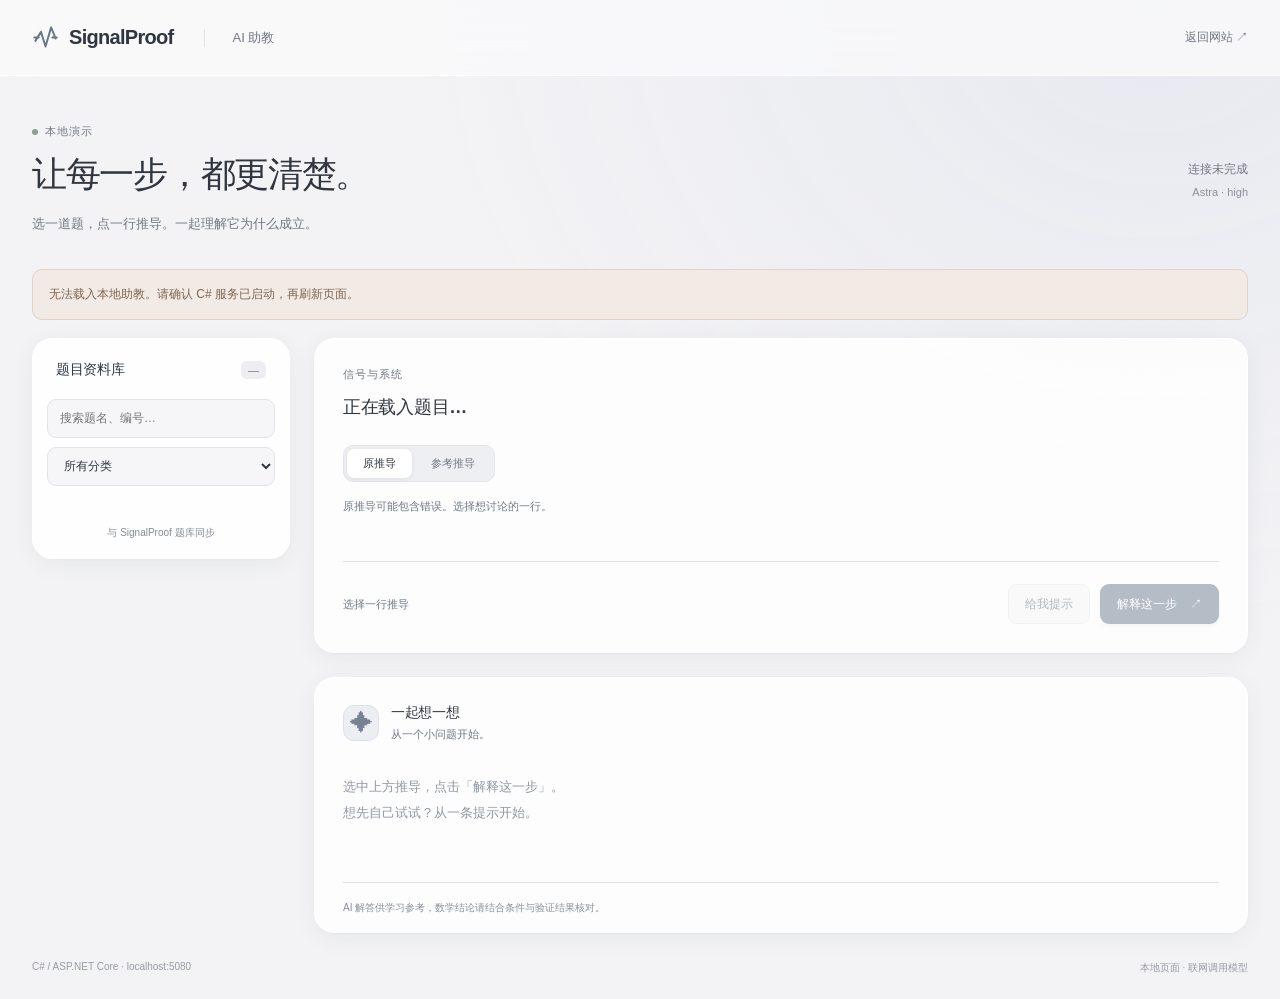
==== local-ai/wwwroot/index.html @ 162973e8 "Add local ASP.NET AI tutor with Astra high and Pages entry" ====
<!doctype html>
<html lang="zh-CN">
<head>
  <meta charset="utf-8"><meta name="viewport" content="width=device-width, initial-scale=1">
  <title>AI 助教 · SignalProof</title>
  <link rel="stylesheet" href="katex/katex.min.css"><link rel="stylesheet" href="tutor.css">
  <script defer src="katex/katex.min.js"></script><script defer src="tutor.js"></script>
</head>
<body>
  <header class="toolbar"><a class="brand" href="https://yuhaoyang0262.github.io/SignalProof/" aria-label="返回 SignalProof 网站"><svg viewBox="0 0 24 24" aria-hidden="true"><path d="m3 15 5-8 4 13 5-17 4 10M2 12h4m12 0h4"/></svg>SignalProof</a><span class="toolbar-label">AI 助教</span><a class="back" href="https://yuhaoyang0262.github.io/SignalProof/">返回网站 ↗</a></header>
  <main>
    <section class="intro"><div><p class="eyebrow"><span class="dot"></span>本地演示</p><h1>让每一步，都更清楚。</h1><p class="subtitle">选一道题，点一行推导。一起理解它为什么成立。</p></div><div class="connection"><span id="connection" role="status">正在连接本地服务…</span><small id="model">Astra · high</small></div></section>
    <div id="load-error" class="notice" role="alert" hidden></div>
    <div class="workspace">
      <aside class="library panel" aria-label="题目列表"><div class="library-heading"><h2>题目资料库</h2><span id="count" class="count">—</span></div><label class="sr-only" for="search">搜索题目</label><input id="search" type="search" placeholder="搜索题名、编号…" autocomplete="off"><label class="sr-only" for="category">题目分类</label><select id="category"><option value="">所有分类</option></select><div id="questions" class="questions" aria-label="选择题目"></div><p class="library-foot">与 SignalProof 题库同步</p></aside>
      <div class="study">
        <section class="derivation panel" aria-labelledby="question-title"><div class="section-head"><div><p id="question-meta" class="eyebrow">信号与系统</p><h2 id="question-title">正在载入题目…</h2></div><span id="question-number" class="question-number"></span></div><div class="source-switch" role="group" aria-label="推导来源"><button type="button" data-source="attempt" aria-pressed="true">原推导</button><button type="button" data-source="reference" aria-pressed="false">参考推导</button></div><p id="source-note" class="source-note">原推导可能包含错误。选择想讨论的一行。</p><div id="given" class="given" hidden></div><div id="steps" class="steps" role="group" aria-label="选择推导步骤"></div><div class="actions"><span id="selection">选择一行推导</span><div><button id="hint" class="button secondary" disabled>给我提示</button><button id="explain" class="button primary" disabled>解释这一步 <span aria-hidden="true">↗</span></button></div></div></section>
        <section class="conversation panel" aria-labelledby="answer-title" aria-busy="false"><div class="answer-heading"><div class="assistant-mark" aria-hidden="true">✦</div><div><h2 id="answer-title">一起想一想</h2><p id="answer-context">从一个小问题开始。</p></div><button id="cancel" class="button secondary" hidden>停止</button></div><div id="progress" class="progress" role="status" hidden><span class="thinking-dot"></span><span id="progress-text">正在思考…</span></div><div id="answer-error" class="notice" role="alert" hidden></div><div id="answer" class="answer"><p class="empty">选中上方推导，点击「解释这一步」。<br>想先自己试试？从一条提示开始。</p></div><p id="answer-meta" class="answer-meta" hidden></p><footer class="answer-foot">AI 解答供学习参考，数学结论请结合条件与验证结果核对。</footer></section>
      </div>
    </div>
    <footer class="page-foot"><span>C# / ASP.NET Core · localhost:5080</span><span>本地页面 · 联网调用模型</span></footer>
  </main>
</body>
</html>
---- local-ai/wwwroot/tutor.css ----
:root{color-scheme:light;--ink:#303640;--muted:#717884;--line:#e1e3e8;--accent:#65758a;--surface:#ffffffd9;font-family:-apple-system,BlinkMacSystemFont,"Segoe UI","PingFang SC","Microsoft YaHei",sans-serif;color:var(--ink);background:#f3f3f5;font-synthesis:none}
*{box-sizing:border-box}body{margin:0;background:radial-gradient(ellipse at 90% 0,#e8e9f0 0,transparent 45%),#f3f3f5;min-height:100vh}button,input,select{font:inherit}button,a,input,select{-webkit-tap-highlight-color:transparent}button{cursor:pointer}button:disabled{cursor:default;opacity:.48}a{color:inherit;text-decoration:none}button:focus-visible,a:focus-visible,input:focus-visible,select:focus-visible{outline:3px solid #a9b7c9;outline-offset:3px}[hidden]{display:none!important}.sr-only{position:absolute;width:1px;height:1px;padding:0;margin:-1px;overflow:hidden;clip:rect(0,0,0,0);white-space:nowrap;border:0}
.toolbar{height:76px;display:flex;align-items:center;gap:30px;padding:0 max(32px,calc((100vw - 1336px)/2));background:#fafafbc9;border-bottom:1px solid #fff;backdrop-filter:blur(24px)}.brand{font-size:20px;letter-spacing:-.7px;font-weight:650;display:flex;align-items:center;gap:10px}.brand svg{width:27px;height:27px;stroke:var(--accent);stroke-width:1.7;fill:none;stroke-linecap:round;stroke-linejoin:round}.toolbar-label{font-size:13px;color:var(--muted);padding-left:28px;border-left:1px solid var(--line)}.back{margin-left:auto;font-size:12px;color:var(--muted)}main{max-width:1336px;margin:auto;padding:48px 32px 24px}.intro{display:flex;justify-content:space-between;gap:24px;align-items:center;margin-bottom:34px}.eyebrow{font-size:11px;letter-spacing:1px;color:var(--muted);margin:0 0 12px;display:flex;align-items:center;gap:7px}.dot{width:6px;height:6px;background:#8b9e92;border-radius:50%}h1{font-size:clamp(26px,3vw,35px);font-weight:600;letter-spacing:-1.3px;margin:0}h2{font-size:18px;font-weight:600;margin:0;letter-spacing:-.3px}.subtitle{font-size:13px;color:var(--muted);margin:14px 0 0;line-height:1.8}.connection{text-align:right;font-size:12px;color:var(--muted)}.connection small{display:block;font-size:11px;margin-top:8px;color:#8b909a}
.workspace{display:grid;grid-template-columns:258px minmax(0,1fr);gap:24px;align-items:start}.panel{border:1px solid #fff;border-radius:20px;background:var(--surface);box-shadow:0 5px 22px #323d5410,0 1px 2px #323d5405}.library{padding:22px 14px 12px;position:sticky;top:24px}.library-heading{display:flex;align-items:center;justify-content:space-between;margin:0 9px 20px}.library-heading h2{font-size:14px}.count{color:var(--muted);font-size:11px;background:#eeeef2;border-radius:6px;padding:3px 7px}input,select{width:100%;border:1px solid var(--line);border-radius:9px;background:#f6f6f8;color:var(--ink);padding:10px 12px;font-size:12px;min-height:39px}select{margin:9px 0 15px}.questions{max-height:520px;overflow:auto;scrollbar-width:thin;padding:4px 3px}.question{width:100%;border:0;border-radius:10px;padding:12px 11px;margin:0 0 4px;text-align:left;background:transparent;color:var(--ink);transition:background .18s}.question:hover{background:#f0f1f4}.question[aria-pressed=true]{background:#e8ebf1}.question strong{display:block;font-size:12px;font-weight:550;line-height:1.6}.question small{display:block;color:var(--muted);font-size:10px;margin-top:5px}.library-foot{font-size:10px;color:#858b96;text-align:center;margin:17px 0 6px}.study{display:grid;gap:24px;min-width:0}.derivation{padding:28px}.section-head{display:flex;align-items:flex-start;justify-content:space-between;gap:20px}.section-head h2{line-height:1.5}.question-number{font-size:12px;color:#89919f;padding-top:3px;font-variant-numeric:tabular-nums}.source-switch{display:inline-flex;border:1px solid #e4e5eb;padding:3px;border-radius:10px;background:#eeeff2;gap:3px;margin-top:24px}.source-switch button{border:0;background:transparent;border-radius:7px;padding:7px 16px;font-size:11px;color:var(--muted)}.source-switch button[aria-pressed=true]{background:white;color:var(--ink);box-shadow:0 1px 4px #27314616}.source-note{font-size:11px;color:var(--muted);margin:15px 0 20px;line-height:1.7}.given{font-size:12px;border-bottom:1px solid var(--line);padding:0 12px 16px;margin-bottom:14px;overflow:auto}.steps{display:grid;gap:12px}.step{display:flex;align-items:center;gap:18px;text-align:left;width:100%;min-width:0;border:1px solid #e6e8ed;border-radius:12px;padding:20px 18px;background:#fafafb;color:var(--ink);transition:background .18s,border-color .18s}.step:hover{background:#f1f3f7}.step[aria-pressed=true]{background:#edf0f5;border-color:#aebbcf;box-shadow:0 0 0 1px #aebbcf22}.line-number{font-size:11px;font-variant-numeric:tabular-nums;color:#8793a3;align-self:flex-start;margin-top:5px}.formula{overflow:auto;min-width:0;flex:1;padding:3px 0}.formula .katex-display{margin:0;text-align:left}.formula .katex-display>.katex{text-align:left}.formula .roc{font-size:11px;color:var(--muted);margin-top:12px}.actions{margin-top:26px;padding-top:22px;border-top:1px solid var(--line);display:flex;align-items:center;justify-content:space-between;gap:12px}.actions>span{font-size:11px;color:var(--muted)}.actions>div{display:flex;gap:10px}.button{padding:10px 16px;border-radius:9px;font-size:12px;line-height:1.5;border:1px solid transparent;white-space:nowrap}.primary{background:var(--accent);color:#fff;box-shadow:0 2px 5px #3b4b651a}.primary:hover:not(:disabled){background:#55667d}.primary span{margin-left:10px}.secondary{background:#f4f5f7;border-color:#dfe2e8;color:#606c7b}.secondary:hover:not(:disabled){background:#e9edf2}
.conversation{overflow:hidden;padding:26px 28px 0}.answer-heading{display:flex;align-items:center;gap:12px}.assistant-mark{width:36px;height:36px;display:grid;place-items:center;border:1px solid #dce0e8;border-radius:11px;background:#eceef4;color:#778297;font-size:23px}.answer-heading h2{font-size:14px}.answer-heading p{font-size:11px;color:var(--muted);margin:5px 0 0}.answer-heading #cancel{margin-left:auto}.answer{font-size:14px;line-height:1.95;padding:20px 0;min-height:140px;overflow-wrap:anywhere;white-space:pre-wrap}.answer .empty{color:#9197a2;font-size:13px;margin:12px 0 18px}.answer .katex-display{overflow-x:auto;overflow-y:hidden;padding:8px 0}.answer-meta{font-size:10px;color:var(--muted);padding-bottom:16px;line-height:1.7}.answer-foot{border-top:1px solid var(--line);padding:16px 0;font-size:10px;color:#898f99;line-height:1.7}.progress{display:flex;gap:10px;align-items:center;margin-top:25px;color:var(--muted);font-size:12px}.thinking-dot{width:7px;height:7px;background:#8f9aaf;border-radius:50%;animation:breathe 1.6s infinite ease-in-out}@keyframes breathe{50%{opacity:.3}}.notice{background:#f1eae5;border:1px solid #e2d3c6;color:#806651;border-radius:10px;padding:14px 16px;font-size:12px;line-height:1.7;margin:18px 0}.page-foot{display:flex;justify-content:space-between;gap:12px;margin-top:28px;color:#969ba5;font-size:10px}.no-results{font-size:12px;color:var(--muted);padding:20px 8px;text-align:center}
@media(max-width:900px){.workspace{grid-template-columns:215px minmax(0,1fr);gap:18px}main{padding:34px 22px 24px}.derivation,.conversation{padding:23px}.conversation{padding-bottom:0}.actions{align-items:flex-start;flex-direction:column;gap:15px}.study{gap:18px}}
@media(max-width:650px){.toolbar{height:64px;padding:0 20px;gap:16px}.brand{font-size:18px}.toolbar-label{padding-left:16px;font-size:11px}.back{font-size:10px}main{padding:30px 16px 24px}.intro{align-items:flex-start;flex-direction:column;gap:18px;margin-bottom:24px}.connection{text-align:left;display:flex;gap:12px;align-items:center}.connection small{margin:0}.workspace{grid-template-columns:1fr;gap:18px}.library{position:static;padding:18px 14px 10px}.library-heading{margin-bottom:14px}.questions{max-height:175px}.library-foot{margin-top:10px}.derivation{padding:22px 18px}.conversation{padding:22px 18px 0}.step{padding:19px 13px;gap:12px}.formula{font-size:13px}.actions{gap:16px}.actions>div{width:100%}.actions .button{flex:1;padding:11px 12px}.page-foot{flex-direction:column;gap:8px;font-size:9px}.answer{font-size:13px}.section-head h2{font-size:17px}.toolbar-label{display:none}}
@media(prefers-reduced-motion:reduce){*{animation:none!important;transition:none!important}}
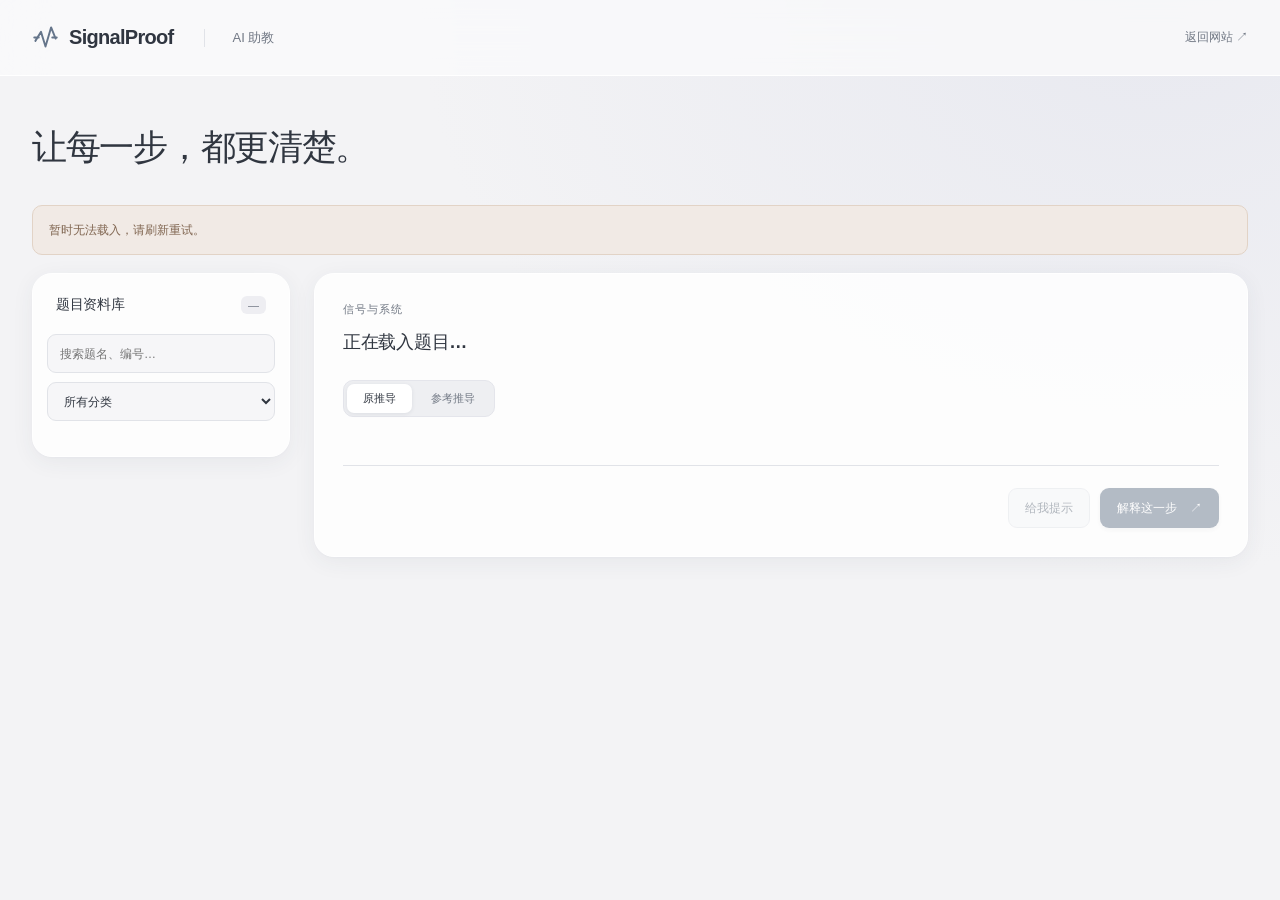
==== commit 54072a76: "Remove supplementary AI tutor interface copy" ====
--- a/local-ai/wwwroot/index.html
+++ b/local-ai/wwwroot/index.html
@@ -3,22 +3,21 @@
 <head>
   <meta charset="utf-8"><meta name="viewport" content="width=device-width, initial-scale=1">
   <title>AI 助教 · SignalProof</title>
-  <link rel="stylesheet" href="katex/katex.min.css"><link rel="stylesheet" href="tutor.css">
-  <script defer src="katex/katex.min.js"></script><script defer src="tutor.js"></script>
+  <link rel="stylesheet" href="katex/katex.min.css"><link rel="stylesheet" href="tutor.css?v=2">
+  <script defer src="katex/katex.min.js"></script><script defer src="tutor.js?v=2"></script>
 </head>
 <body>
   <header class="toolbar"><a class="brand" href="https://yuhaoyang0262.github.io/SignalProof/" aria-label="返回 SignalProof 网站"><svg viewBox="0 0 24 24" aria-hidden="true"><path d="m3 15 5-8 4 13 5-17 4 10M2 12h4m12 0h4"/></svg>SignalProof</a><span class="toolbar-label">AI 助教</span><a class="back" href="https://yuhaoyang0262.github.io/SignalProof/">返回网站 ↗</a></header>
   <main>
-    <section class="intro"><div><p class="eyebrow"><span class="dot"></span>本地演示</p><h1>让每一步，都更清楚。</h1><p class="subtitle">选一道题，点一行推导。一起理解它为什么成立。</p></div><div class="connection"><span id="connection" role="status">正在连接本地服务…</span><small id="model">Astra · high</small></div></section>
+    <section class="intro"><h1>让每一步，都更清楚。</h1></section>
     <div id="load-error" class="notice" role="alert" hidden></div>
     <div class="workspace">
-      <aside class="library panel" aria-label="题目列表"><div class="library-heading"><h2>题目资料库</h2><span id="count" class="count">—</span></div><label class="sr-only" for="search">搜索题目</label><input id="search" type="search" placeholder="搜索题名、编号…" autocomplete="off"><label class="sr-only" for="category">题目分类</label><select id="category"><option value="">所有分类</option></select><div id="questions" class="questions" aria-label="选择题目"></div><p class="library-foot">与 SignalProof 题库同步</p></aside>
+      <aside class="library panel" aria-label="题目列表"><div class="library-heading"><h2>题目资料库</h2><span id="count" class="count">—</span></div><label class="sr-only" for="search">搜索题目</label><input id="search" type="search" placeholder="搜索题名、编号…" autocomplete="off"><label class="sr-only" for="category">题目分类</label><select id="category"><option value="">所有分类</option></select><div id="questions" class="questions" aria-label="选择题目"></div></aside>
       <div class="study">
-        <section class="derivation panel" aria-labelledby="question-title"><div class="section-head"><div><p id="question-meta" class="eyebrow">信号与系统</p><h2 id="question-title">正在载入题目…</h2></div><span id="question-number" class="question-number"></span></div><div class="source-switch" role="group" aria-label="推导来源"><button type="button" data-source="attempt" aria-pressed="true">原推导</button><button type="button" data-source="reference" aria-pressed="false">参考推导</button></div><p id="source-note" class="source-note">原推导可能包含错误。选择想讨论的一行。</p><div id="given" class="given" hidden></div><div id="steps" class="steps" role="group" aria-label="选择推导步骤"></div><div class="actions"><span id="selection">选择一行推导</span><div><button id="hint" class="button secondary" disabled>给我提示</button><button id="explain" class="button primary" disabled>解释这一步 <span aria-hidden="true">↗</span></button></div></div></section>
-        <section class="conversation panel" aria-labelledby="answer-title" aria-busy="false"><div class="answer-heading"><div class="assistant-mark" aria-hidden="true">✦</div><div><h2 id="answer-title">一起想一想</h2><p id="answer-context">从一个小问题开始。</p></div><button id="cancel" class="button secondary" hidden>停止</button></div><div id="progress" class="progress" role="status" hidden><span class="thinking-dot"></span><span id="progress-text">正在思考…</span></div><div id="answer-error" class="notice" role="alert" hidden></div><div id="answer" class="answer"><p class="empty">选中上方推导，点击「解释这一步」。<br>想先自己试试？从一条提示开始。</p></div><p id="answer-meta" class="answer-meta" hidden></p><footer class="answer-foot">AI 解答供学习参考，数学结论请结合条件与验证结果核对。</footer></section>
+        <section class="derivation panel" aria-labelledby="question-title"><div class="section-head"><div><p id="question-meta" class="eyebrow">信号与系统</p><h2 id="question-title">正在载入题目…</h2></div><span id="question-number" class="question-number"></span></div><div class="source-switch" role="group" aria-label="推导来源"><button type="button" data-source="attempt" aria-pressed="true">原推导</button><button type="button" data-source="reference" aria-pressed="false">参考推导</button></div><div id="given" class="given" hidden></div><div id="steps" class="steps" role="group" aria-label="选择推导步骤"></div><div class="actions"><div><button id="hint" class="button secondary" disabled>给我提示</button><button id="explain" class="button primary" disabled>解释这一步 <span aria-hidden="true">↗</span></button></div></div></section>
+        <section class="conversation panel" aria-labelledby="answer-title" aria-busy="false" hidden><div class="answer-heading"><div class="assistant-mark" aria-hidden="true">✦</div><div><h2 id="answer-title">解答</h2></div><button id="cancel" class="button secondary" hidden>停止</button></div><div id="progress" class="progress" role="status" hidden><span class="thinking-dot"></span><span id="progress-text">思考中…</span></div><div id="answer-error" class="notice" role="alert" hidden></div><div id="answer" class="answer"></div></section>
       </div>
     </div>
-    <footer class="page-foot"><span>C# / ASP.NET Core · localhost:5080</span><span>本地页面 · 联网调用模型</span></footer>
   </main>
 </body>
 </html>
--- a/local-ai/wwwroot/tutor.css
+++ b/local-ai/wwwroot/tutor.css
@@ -1,8 +1,8 @@
 :root{color-scheme:light;--ink:#303640;--muted:#717884;--line:#e1e3e8;--accent:#65758a;--surface:#ffffffd9;font-family:-apple-system,BlinkMacSystemFont,"Segoe UI","PingFang SC","Microsoft YaHei",sans-serif;color:var(--ink);background:#f3f3f5;font-synthesis:none}
 *{box-sizing:border-box}body{margin:0;background:radial-gradient(ellipse at 90% 0,#e8e9f0 0,transparent 45%),#f3f3f5;min-height:100vh}button,input,select{font:inherit}button,a,input,select{-webkit-tap-highlight-color:transparent}button{cursor:pointer}button:disabled{cursor:default;opacity:.48}a{color:inherit;text-decoration:none}button:focus-visible,a:focus-visible,input:focus-visible,select:focus-visible{outline:3px solid #a9b7c9;outline-offset:3px}[hidden]{display:none!important}.sr-only{position:absolute;width:1px;height:1px;padding:0;margin:-1px;overflow:hidden;clip:rect(0,0,0,0);white-space:nowrap;border:0}
-.toolbar{height:76px;display:flex;align-items:center;gap:30px;padding:0 max(32px,calc((100vw - 1336px)/2));background:#fafafbc9;border-bottom:1px solid #fff;backdrop-filter:blur(24px)}.brand{font-size:20px;letter-spacing:-.7px;font-weight:650;display:flex;align-items:center;gap:10px}.brand svg{width:27px;height:27px;stroke:var(--accent);stroke-width:1.7;fill:none;stroke-linecap:round;stroke-linejoin:round}.toolbar-label{font-size:13px;color:var(--muted);padding-left:28px;border-left:1px solid var(--line)}.back{margin-left:auto;font-size:12px;color:var(--muted)}main{max-width:1336px;margin:auto;padding:48px 32px 24px}.intro{display:flex;justify-content:space-between;gap:24px;align-items:center;margin-bottom:34px}.eyebrow{font-size:11px;letter-spacing:1px;color:var(--muted);margin:0 0 12px;display:flex;align-items:center;gap:7px}.dot{width:6px;height:6px;background:#8b9e92;border-radius:50%}h1{font-size:clamp(26px,3vw,35px);font-weight:600;letter-spacing:-1.3px;margin:0}h2{font-size:18px;font-weight:600;margin:0;letter-spacing:-.3px}.subtitle{font-size:13px;color:var(--muted);margin:14px 0 0;line-height:1.8}.connection{text-align:right;font-size:12px;color:var(--muted)}.connection small{display:block;font-size:11px;margin-top:8px;color:#8b909a}
-.workspace{display:grid;grid-template-columns:258px minmax(0,1fr);gap:24px;align-items:start}.panel{border:1px solid #fff;border-radius:20px;background:var(--surface);box-shadow:0 5px 22px #323d5410,0 1px 2px #323d5405}.library{padding:22px 14px 12px;position:sticky;top:24px}.library-heading{display:flex;align-items:center;justify-content:space-between;margin:0 9px 20px}.library-heading h2{font-size:14px}.count{color:var(--muted);font-size:11px;background:#eeeef2;border-radius:6px;padding:3px 7px}input,select{width:100%;border:1px solid var(--line);border-radius:9px;background:#f6f6f8;color:var(--ink);padding:10px 12px;font-size:12px;min-height:39px}select{margin:9px 0 15px}.questions{max-height:520px;overflow:auto;scrollbar-width:thin;padding:4px 3px}.question{width:100%;border:0;border-radius:10px;padding:12px 11px;margin:0 0 4px;text-align:left;background:transparent;color:var(--ink);transition:background .18s}.question:hover{background:#f0f1f4}.question[aria-pressed=true]{background:#e8ebf1}.question strong{display:block;font-size:12px;font-weight:550;line-height:1.6}.question small{display:block;color:var(--muted);font-size:10px;margin-top:5px}.library-foot{font-size:10px;color:#858b96;text-align:center;margin:17px 0 6px}.study{display:grid;gap:24px;min-width:0}.derivation{padding:28px}.section-head{display:flex;align-items:flex-start;justify-content:space-between;gap:20px}.section-head h2{line-height:1.5}.question-number{font-size:12px;color:#89919f;padding-top:3px;font-variant-numeric:tabular-nums}.source-switch{display:inline-flex;border:1px solid #e4e5eb;padding:3px;border-radius:10px;background:#eeeff2;gap:3px;margin-top:24px}.source-switch button{border:0;background:transparent;border-radius:7px;padding:7px 16px;font-size:11px;color:var(--muted)}.source-switch button[aria-pressed=true]{background:white;color:var(--ink);box-shadow:0 1px 4px #27314616}.source-note{font-size:11px;color:var(--muted);margin:15px 0 20px;line-height:1.7}.given{font-size:12px;border-bottom:1px solid var(--line);padding:0 12px 16px;margin-bottom:14px;overflow:auto}.steps{display:grid;gap:12px}.step{display:flex;align-items:center;gap:18px;text-align:left;width:100%;min-width:0;border:1px solid #e6e8ed;border-radius:12px;padding:20px 18px;background:#fafafb;color:var(--ink);transition:background .18s,border-color .18s}.step:hover{background:#f1f3f7}.step[aria-pressed=true]{background:#edf0f5;border-color:#aebbcf;box-shadow:0 0 0 1px #aebbcf22}.line-number{font-size:11px;font-variant-numeric:tabular-nums;color:#8793a3;align-self:flex-start;margin-top:5px}.formula{overflow:auto;min-width:0;flex:1;padding:3px 0}.formula .katex-display{margin:0;text-align:left}.formula .katex-display>.katex{text-align:left}.formula .roc{font-size:11px;color:var(--muted);margin-top:12px}.actions{margin-top:26px;padding-top:22px;border-top:1px solid var(--line);display:flex;align-items:center;justify-content:space-between;gap:12px}.actions>span{font-size:11px;color:var(--muted)}.actions>div{display:flex;gap:10px}.button{padding:10px 16px;border-radius:9px;font-size:12px;line-height:1.5;border:1px solid transparent;white-space:nowrap}.primary{background:var(--accent);color:#fff;box-shadow:0 2px 5px #3b4b651a}.primary:hover:not(:disabled){background:#55667d}.primary span{margin-left:10px}.secondary{background:#f4f5f7;border-color:#dfe2e8;color:#606c7b}.secondary:hover:not(:disabled){background:#e9edf2}
-.conversation{overflow:hidden;padding:26px 28px 0}.answer-heading{display:flex;align-items:center;gap:12px}.assistant-mark{width:36px;height:36px;display:grid;place-items:center;border:1px solid #dce0e8;border-radius:11px;background:#eceef4;color:#778297;font-size:23px}.answer-heading h2{font-size:14px}.answer-heading p{font-size:11px;color:var(--muted);margin:5px 0 0}.answer-heading #cancel{margin-left:auto}.answer{font-size:14px;line-height:1.95;padding:20px 0;min-height:140px;overflow-wrap:anywhere;white-space:pre-wrap}.answer .empty{color:#9197a2;font-size:13px;margin:12px 0 18px}.answer .katex-display{overflow-x:auto;overflow-y:hidden;padding:8px 0}.answer-meta{font-size:10px;color:var(--muted);padding-bottom:16px;line-height:1.7}.answer-foot{border-top:1px solid var(--line);padding:16px 0;font-size:10px;color:#898f99;line-height:1.7}.progress{display:flex;gap:10px;align-items:center;margin-top:25px;color:var(--muted);font-size:12px}.thinking-dot{width:7px;height:7px;background:#8f9aaf;border-radius:50%;animation:breathe 1.6s infinite ease-in-out}@keyframes breathe{50%{opacity:.3}}.notice{background:#f1eae5;border:1px solid #e2d3c6;color:#806651;border-radius:10px;padding:14px 16px;font-size:12px;line-height:1.7;margin:18px 0}.page-foot{display:flex;justify-content:space-between;gap:12px;margin-top:28px;color:#969ba5;font-size:10px}.no-results{font-size:12px;color:var(--muted);padding:20px 8px;text-align:center}
+.toolbar{height:76px;display:flex;align-items:center;gap:30px;padding:0 max(32px,calc((100vw - 1336px)/2));background:#fafafbc9;border-bottom:1px solid #fff;backdrop-filter:blur(24px)}.brand{font-size:20px;letter-spacing:-.7px;font-weight:650;display:flex;align-items:center;gap:10px}.brand svg{width:27px;height:27px;stroke:var(--accent);stroke-width:1.7;fill:none;stroke-linecap:round;stroke-linejoin:round}.toolbar-label{font-size:13px;color:var(--muted);padding-left:28px;border-left:1px solid var(--line)}.back{margin-left:auto;font-size:12px;color:var(--muted)}main{max-width:1336px;margin:auto;padding:48px 32px 24px}.intro{display:flex;justify-content:space-between;gap:24px;align-items:center;margin-bottom:34px}.eyebrow{font-size:11px;letter-spacing:1px;color:var(--muted);margin:0 0 12px;display:flex;align-items:center;gap:7px}h1{font-size:clamp(26px,3vw,35px);font-weight:600;letter-spacing:-1.3px;margin:0}h2{font-size:18px;font-weight:600;margin:0;letter-spacing:-.3px}
+.workspace{display:grid;grid-template-columns:258px minmax(0,1fr);gap:24px;align-items:start}.panel{border:1px solid #fff;border-radius:20px;background:var(--surface);box-shadow:0 5px 22px #323d5410,0 1px 2px #323d5405}.library{padding:22px 14px 12px;position:sticky;top:24px}.library-heading{display:flex;align-items:center;justify-content:space-between;margin:0 9px 20px}.library-heading h2{font-size:14px}.count{color:var(--muted);font-size:11px;background:#eeeef2;border-radius:6px;padding:3px 7px}input,select{width:100%;border:1px solid var(--line);border-radius:9px;background:#f6f6f8;color:var(--ink);padding:10px 12px;font-size:12px;min-height:39px}select{margin:9px 0 15px}.questions{max-height:520px;overflow:auto;scrollbar-width:thin;padding:4px 3px}.question{width:100%;border:0;border-radius:10px;padding:12px 11px;margin:0 0 4px;text-align:left;background:transparent;color:var(--ink);transition:background .18s}.question:hover{background:#f0f1f4}.question[aria-pressed=true]{background:#e8ebf1}.question strong{display:block;font-size:12px;font-weight:550;line-height:1.6}.question small{display:block;color:var(--muted);font-size:10px;margin-top:5px}.study{display:grid;gap:24px;min-width:0}.derivation{padding:28px}.section-head{display:flex;align-items:flex-start;justify-content:space-between;gap:20px}.section-head h2{line-height:1.5}.question-number{font-size:12px;color:#89919f;padding-top:3px;font-variant-numeric:tabular-nums}.source-switch{display:inline-flex;border:1px solid #e4e5eb;padding:3px;border-radius:10px;background:#eeeff2;gap:3px;margin-top:24px;margin-bottom:22px}.source-switch button{border:0;background:transparent;border-radius:7px;padding:7px 16px;font-size:11px;color:var(--muted)}.source-switch button[aria-pressed=true]{background:white;color:var(--ink);box-shadow:0 1px 4px #27314616}.given{font-size:12px;border-bottom:1px solid var(--line);padding:0 12px 16px;margin-bottom:14px;overflow:auto}.steps{display:grid;gap:12px}.step{display:flex;align-items:center;gap:18px;text-align:left;width:100%;min-width:0;border:1px solid #e6e8ed;border-radius:12px;padding:20px 18px;background:#fafafb;color:var(--ink);transition:background .18s,border-color .18s}.step:hover{background:#f1f3f7}.step[aria-pressed=true]{background:#edf0f5;border-color:#aebbcf;box-shadow:0 0 0 1px #aebbcf22}.line-number{font-size:11px;font-variant-numeric:tabular-nums;color:#8793a3;align-self:flex-start;margin-top:5px}.formula{overflow:auto;min-width:0;flex:1;padding:3px 0}.formula .katex-display{margin:0;text-align:left}.formula .katex-display>.katex{text-align:left}.formula .roc{font-size:11px;color:var(--muted);margin-top:12px}.actions{margin-top:26px;padding-top:22px;border-top:1px solid var(--line);display:flex;align-items:center;justify-content:flex-end;gap:12px}.actions>div{display:flex;gap:10px}.button{padding:10px 16px;border-radius:9px;font-size:12px;line-height:1.5;border:1px solid transparent;white-space:nowrap}.primary{background:var(--accent);color:#fff;box-shadow:0 2px 5px #3b4b651a}.primary:hover:not(:disabled){background:#55667d}.primary span{margin-left:10px}.secondary{background:#f4f5f7;border-color:#dfe2e8;color:#606c7b}.secondary:hover:not(:disabled){background:#e9edf2}
+.conversation{overflow:hidden;padding:26px 28px 0}.answer-heading{display:flex;align-items:center;gap:12px}.assistant-mark{width:36px;height:36px;display:grid;place-items:center;border:1px solid #dce0e8;border-radius:11px;background:#eceef4;color:#778297;font-size:23px}.answer-heading h2{font-size:14px}.answer-heading #cancel{margin-left:auto}.answer{font-size:14px;line-height:1.95;padding:20px 0;min-height:140px;overflow-wrap:anywhere;white-space:pre-wrap}.answer .katex-display{overflow-x:auto;overflow-y:hidden;padding:8px 0}.progress{display:flex;gap:10px;align-items:center;margin-top:25px;color:var(--muted);font-size:12px}.thinking-dot{width:7px;height:7px;background:#8f9aaf;border-radius:50%;animation:breathe 1.6s infinite ease-in-out}@keyframes breathe{50%{opacity:.3}}.notice{background:#f1eae5;border:1px solid #e2d3c6;color:#806651;border-radius:10px;padding:14px 16px;font-size:12px;line-height:1.7;margin:18px 0}.no-results{font-size:12px;color:var(--muted);padding:20px 8px;text-align:center}
 @media(max-width:900px){.workspace{grid-template-columns:215px minmax(0,1fr);gap:18px}main{padding:34px 22px 24px}.derivation,.conversation{padding:23px}.conversation{padding-bottom:0}.actions{align-items:flex-start;flex-direction:column;gap:15px}.study{gap:18px}}
-@media(max-width:650px){.toolbar{height:64px;padding:0 20px;gap:16px}.brand{font-size:18px}.toolbar-label{padding-left:16px;font-size:11px}.back{font-size:10px}main{padding:30px 16px 24px}.intro{align-items:flex-start;flex-direction:column;gap:18px;margin-bottom:24px}.connection{text-align:left;display:flex;gap:12px;align-items:center}.connection small{margin:0}.workspace{grid-template-columns:1fr;gap:18px}.library{position:static;padding:18px 14px 10px}.library-heading{margin-bottom:14px}.questions{max-height:175px}.library-foot{margin-top:10px}.derivation{padding:22px 18px}.conversation{padding:22px 18px 0}.step{padding:19px 13px;gap:12px}.formula{font-size:13px}.actions{gap:16px}.actions>div{width:100%}.actions .button{flex:1;padding:11px 12px}.page-foot{flex-direction:column;gap:8px;font-size:9px}.answer{font-size:13px}.section-head h2{font-size:17px}.toolbar-label{display:none}}
+@media(max-width:650px){.toolbar{height:64px;padding:0 20px;gap:16px}.brand{font-size:18px}.toolbar-label{padding-left:16px;font-size:11px}.back{font-size:10px}main{padding:30px 16px 24px}.intro{align-items:flex-start;flex-direction:column;gap:18px;margin-bottom:24px}.workspace{grid-template-columns:1fr;gap:18px}.library{position:static;padding:18px 14px 10px}.library-heading{margin-bottom:14px}.questions{max-height:175px}.derivation{padding:22px 18px}.conversation{padding:22px 18px 0}.step{padding:19px 13px;gap:12px}.formula{font-size:13px}.actions{gap:16px}.actions>div{width:100%}.actions .button{flex:1;padding:11px 12px}.answer{font-size:13px}.section-head h2{font-size:17px}.toolbar-label{display:none}}
 @media(prefers-reduced-motion:reduce){*{animation:none!important;transition:none!important}}
